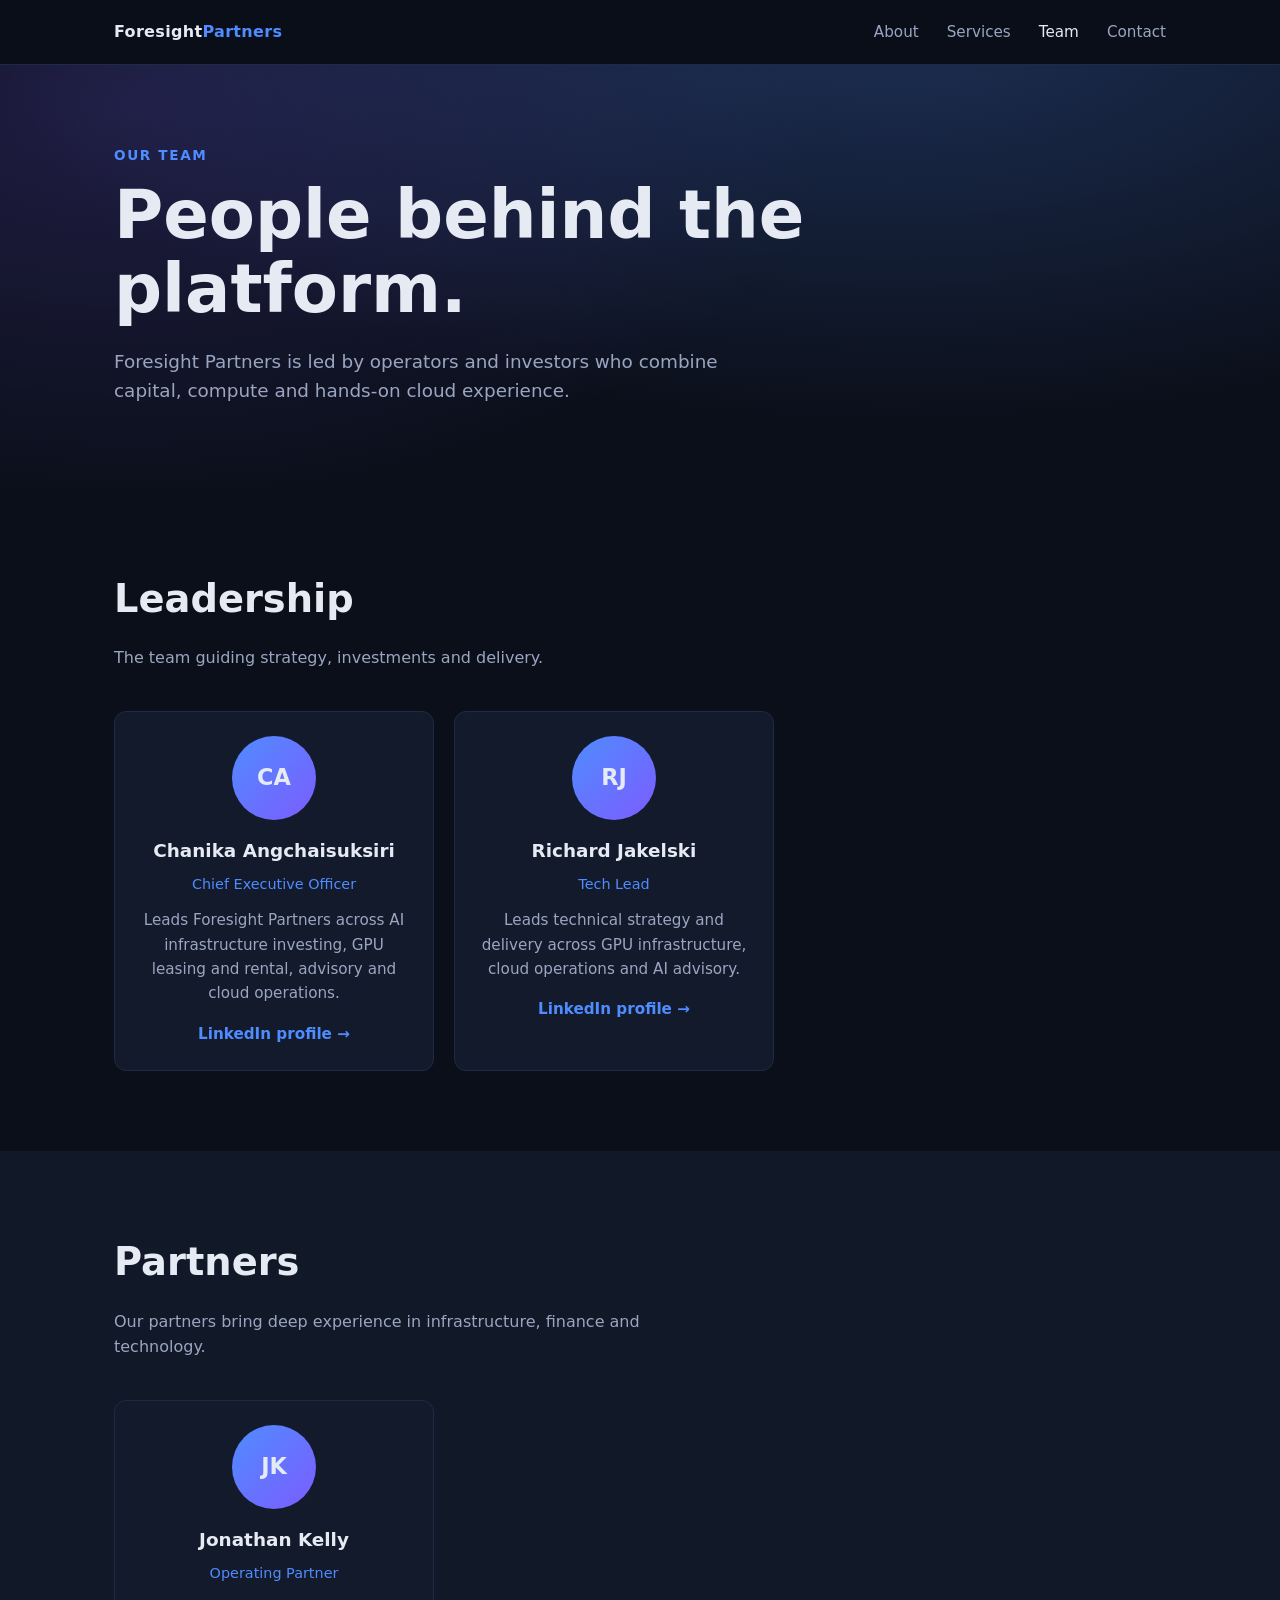
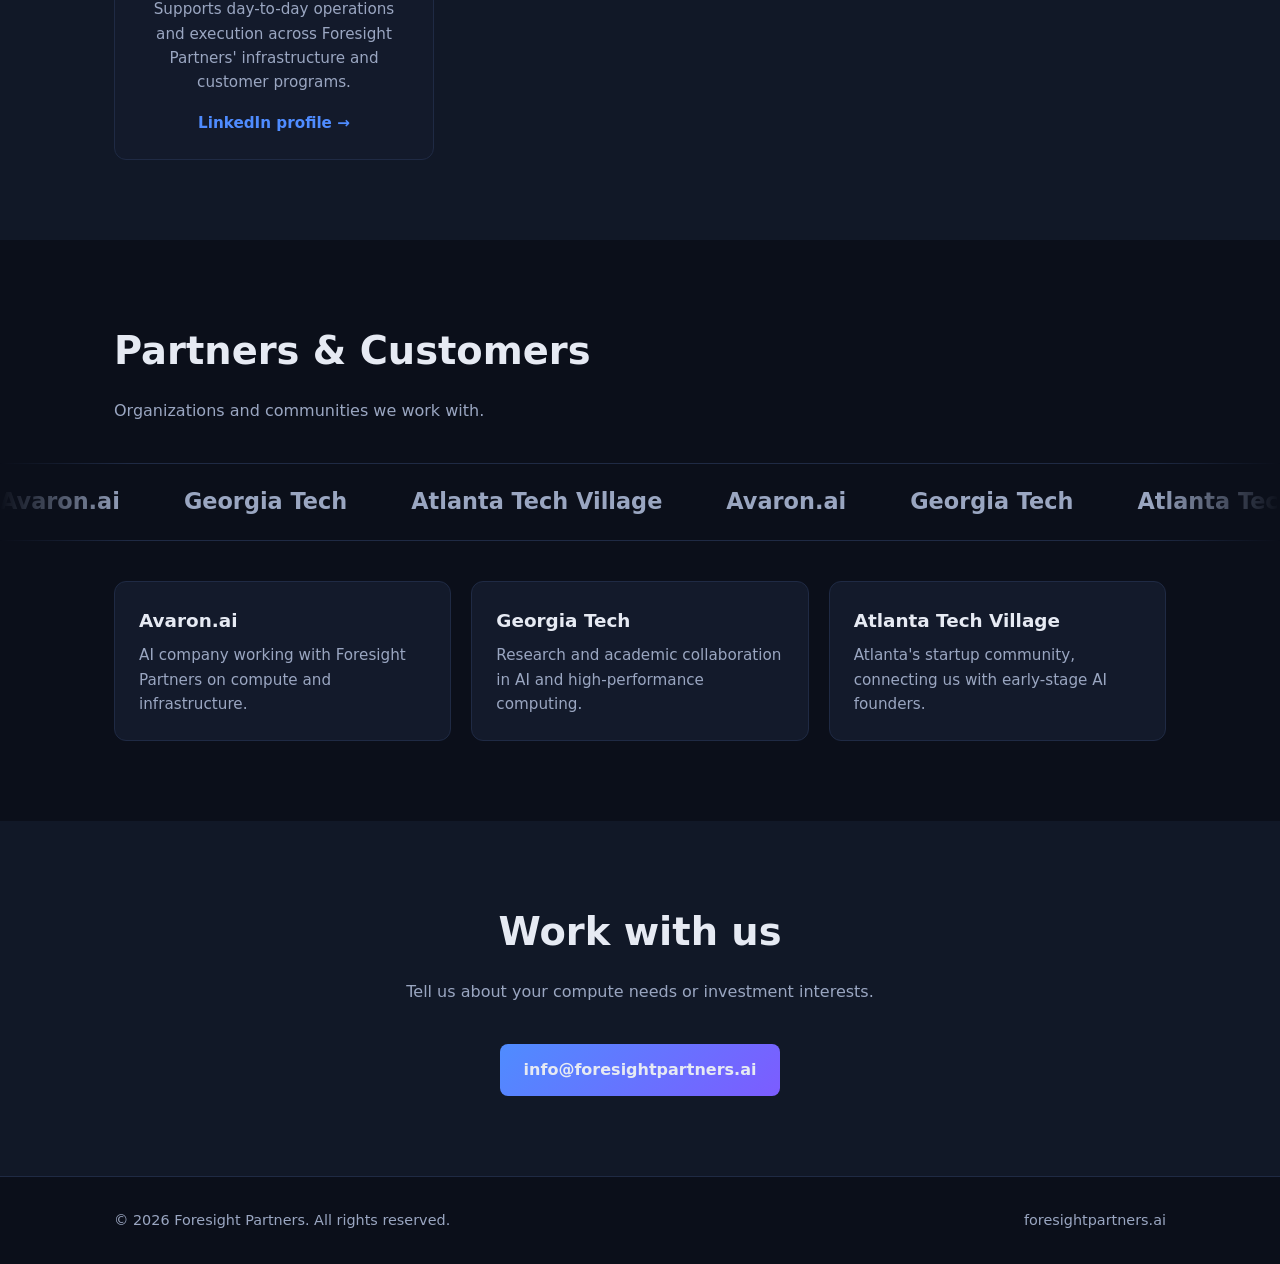
==== team.html @ a5b3e849 "Add tech lead and operating partner" ====
<!doctype html>
<html lang="en">
<head>
  <meta charset="utf-8" />
  <meta name="viewport" content="width=device-width,initial-scale=1" />
  <title>Team | Foresight Partners</title>
  <meta name="description" content="Meet the Foresight Partners leadership team and the partners and customers we work with." />
  <link rel="stylesheet" href="css/style.css" />
</head>
<body>
  <nav class="nav">
    <div class="container">
      <a href="index.html" class="logo">Foresight<span>Partners</span></a>
      <ul>
        <li><a href="index.html#about">About</a></li>
        <li><a href="index.html#services">Services</a></li>
        <li><a href="team.html" aria-current="page">Team</a></li>
        <li><a href="index.html#contact">Contact</a></li>
      </ul>
    </div>
  </nav>

  <header class="hero page-hero">
    <div class="container">
      <div class="eyebrow">Our Team</div>
      <h1>People behind the platform.</h1>
      <p>Foresight Partners is led by operators and investors who combine capital, compute and hands-on cloud experience.</p>
    </div>
  </header>

  <section id="leadership">
    <div class="container">
      <h2>Leadership</h2>
      <p class="lead">The team guiding strategy, investments and delivery.</p>
      <div class="grid team-grid">
        <article class="card person">
          <div class="avatar" aria-hidden="true">CA</div>
          <h3>Chanika Angchaisuksiri</h3>
          <div class="role">Chief Executive Officer</div>
          <p>Leads Foresight Partners across AI infrastructure investing, GPU leasing and rental, advisory and cloud operations.</p>
          <a class="link" href="https://www.linkedin.com/in/chanika-angchaisuksiri-7015844/" target="_blank" rel="noopener noreferrer">LinkedIn profile &rarr;</a>
        </article>
        <article class="card person">
          <div class="avatar" aria-hidden="true">RJ</div>
          <h3>Richard Jakelski</h3>
          <div class="role">Tech Lead</div>
          <p>Leads technical strategy and delivery across GPU infrastructure, cloud operations and AI advisory.</p>
          <a class="link" href="https://www.linkedin.com/in/richardjakelski/" target="_blank" rel="noopener noreferrer">LinkedIn profile &rarr;</a>
        </article>
      </div>
    </div>
  </section>

  <section id="partners-team" class="alt">
    <div class="container">
      <h2>Partners</h2>
      <p class="lead">Our partners bring deep experience in infrastructure, finance and technology.</p>
      <div class="grid team-grid">
        <!-- Copy this card block for each partner -->
        <article class="card person">
          <div class="avatar" aria-hidden="true">JK</div>
          <h3>Jonathan Kelly</h3>
          <div class="role">Operating Partner</div>
          <p>Supports day-to-day operations and execution across Foresight Partners' infrastructure and customer programs.</p>
          <a class="link" href="https://www.linkedin.com/in/jonathan-kelly-22ba32256/" target="_blank" rel="noopener noreferrer">LinkedIn profile &rarr;</a>
        </article>
      </div>
    </div>
  </section>

  <section id="credentials">
    <div class="container">
      <h2>Partners &amp; Customers</h2>
      <p class="lead">Organizations and communities we work with.</p>
    </div>
    <div class="marquee" aria-label="Partners and customers">
      <div class="marquee-track">
        <span>Avaron.ai</span><span>Georgia Tech</span><span>Atlanta Tech Village</span>
        <span>Avaron.ai</span><span>Georgia Tech</span><span>Atlanta Tech Village</span>
        <span>Avaron.ai</span><span>Georgia Tech</span><span>Atlanta Tech Village</span>
        <span>Avaron.ai</span><span>Georgia Tech</span><span>Atlanta Tech Village</span>
      </div>
    </div>
    <div class="container">
      <div class="grid cred-grid">
        <article class="card">
          <h3>Avaron.ai</h3>
          <p>AI company working with Foresight Partners on compute and infrastructure.</p>
        </article>
        <article class="card">
          <h3>Georgia Tech</h3>
          <p>Research and academic collaboration in AI and high-performance computing.</p>
        </article>
        <article class="card">
          <h3>Atlanta Tech Village</h3>
          <p>Atlanta's startup community, connecting us with early-stage AI founders.</p>
        </article>
      </div>
    </div>
  </section>

  <section id="contact" class="contact alt">
    <div class="container">
      <h2>Work with us</h2>
      <p class="lead">Tell us about your compute needs or investment interests.</p>
      <a class="btn primary" href="mailto:info@foresightpartners.ai">info@foresightpartners.ai</a>
    </div>
  </section>

  <footer>
    <div class="container">
      <span>&copy; <span id="year"></span> Foresight Partners. All rights reserved.</span>
      <span>foresightpartners.ai</span>
    </div>
  </footer>

  <script>document.getElementById('year').textContent = new Date().getFullYear();</script>
</body>
</html>
---- css/style.css ----
:root{
  --bg:#0b0f1a;--bg2:#111827;--card:#131a2b;--line:#1f2a44;
  --text:#e6eaf3;--muted:#9aa6c1;--accent:#4f8cff;--accent2:#7c5cff;
}
*{box-sizing:border-box}
html{scroll-behavior:smooth}
body{margin:0;font-family:Inter,system-ui,-apple-system,Segoe UI,Roboto,Arial,sans-serif;background:var(--bg);color:var(--text);line-height:1.6}
a{color:inherit;text-decoration:none}
.container{max-width:1100px;margin:0 auto;padding:0 1.5rem}

/* nav */
.nav{position:sticky;top:0;z-index:10;background:rgba(11,15,26,.85);backdrop-filter:blur(10px);border-bottom:1px solid var(--line)}
.nav .container{display:flex;align-items:center;justify-content:space-between;height:64px}
.logo{font-weight:700;letter-spacing:.02em}
.logo span{color:var(--accent)}
.nav ul{display:flex;gap:1.75rem;list-style:none;margin:0;padding:0}
.nav ul a{color:var(--muted);font-size:.95rem}
.nav ul a:hover{color:var(--text)}

/* buttons */
.btn{display:inline-block;padding:.8rem 1.5rem;border-radius:8px;font-weight:600;border:1px solid var(--line);transition:transform .15s,border-color .15s}
.btn:hover{transform:translateY(-1px);border-color:var(--accent)}
.btn.primary{background:linear-gradient(135deg,var(--accent),var(--accent2));border:0}

/* hero */
.hero{padding:7rem 0 6rem;background:radial-gradient(900px 400px at 70% -10%,rgba(79,140,255,.25),transparent),radial-gradient(700px 400px at 10% 10%,rgba(124,92,255,.18),transparent)}
.eyebrow{color:var(--accent);font-size:.85rem;font-weight:600;letter-spacing:.12em;text-transform:uppercase}
.hero h1{font-size:clamp(2.4rem,6vw,4.2rem);line-height:1.1;margin:.75rem 0 1.25rem;max-width:16ch}
.hero p{color:var(--muted);font-size:1.15rem;max-width:56ch}
.hero .actions{display:flex;gap:1rem;margin-top:2rem;flex-wrap:wrap}

/* sections */
section{padding:5rem 0}
section.alt{background:var(--bg2)}
h2{font-size:clamp(1.8rem,4vw,2.4rem);margin:0 0 .75rem}
.lead{color:var(--muted);max-width:60ch;margin-bottom:2.5rem}
.grid{display:grid;gap:1.25rem;grid-template-columns:repeat(auto-fit,minmax(240px,1fr))}
.card{background:var(--card);border:1px solid var(--line);border-radius:12px;padding:1.5rem;transition:border-color .2s,transform .2s}
.card:hover{border-color:var(--accent);transform:translateY(-3px)}
.card h3{margin:0 0 .5rem;font-size:1.15rem}
.card p{margin:0;color:var(--muted);font-size:.95rem}
.icon{font-size:1.6rem;margin-bottom:.75rem}

/* team page */
.nav ul a[aria-current="page"]{color:var(--text)}
.page-hero{padding:5rem 0 4rem}
.team-grid{grid-template-columns:repeat(auto-fit,minmax(260px,320px))}
.person{text-align:center}
.avatar{width:84px;height:84px;margin:0 auto 1rem;border-radius:50%;display:grid;place-items:center;font-weight:700;font-size:1.4rem;background:linear-gradient(135deg,var(--accent),var(--accent2))}
.role{color:var(--accent);font-size:.9rem;margin-bottom:.75rem}
.link{color:var(--accent);font-weight:600;font-size:.95rem}
.person .link{display:inline-block;margin-top:1rem}
.link:hover{text-decoration:underline}
.cred-grid{margin-top:2.5rem}

/* scrolling credentials strip */
.marquee{overflow:hidden;border-block:1px solid var(--line);padding:1.25rem 0;margin-top:1rem;mask-image:linear-gradient(90deg,transparent,#000 10%,#000 90%,transparent)}
.marquee-track{display:flex;width:max-content;animation:scroll 30s linear infinite}
.marquee-track span{margin-right:4rem;font-size:1.4rem;font-weight:700;color:var(--muted);white-space:nowrap}
.marquee:hover .marquee-track{animation-play-state:paused}
@keyframes scroll{to{transform:translateX(-50%)}}
@media(prefers-reduced-motion:reduce){.marquee-track{animation:none}}

/* contact + footer */
.contact{text-align:center}
.contact .lead{margin-inline:auto}
footer{border-top:1px solid var(--line);padding:2rem 0;color:var(--muted);font-size:.9rem}
footer .container{display:flex;justify-content:space-between;flex-wrap:wrap;gap:.5rem}

@media(max-width:640px){.nav ul{display:none}.hero{padding:4.5rem 0 4rem}}
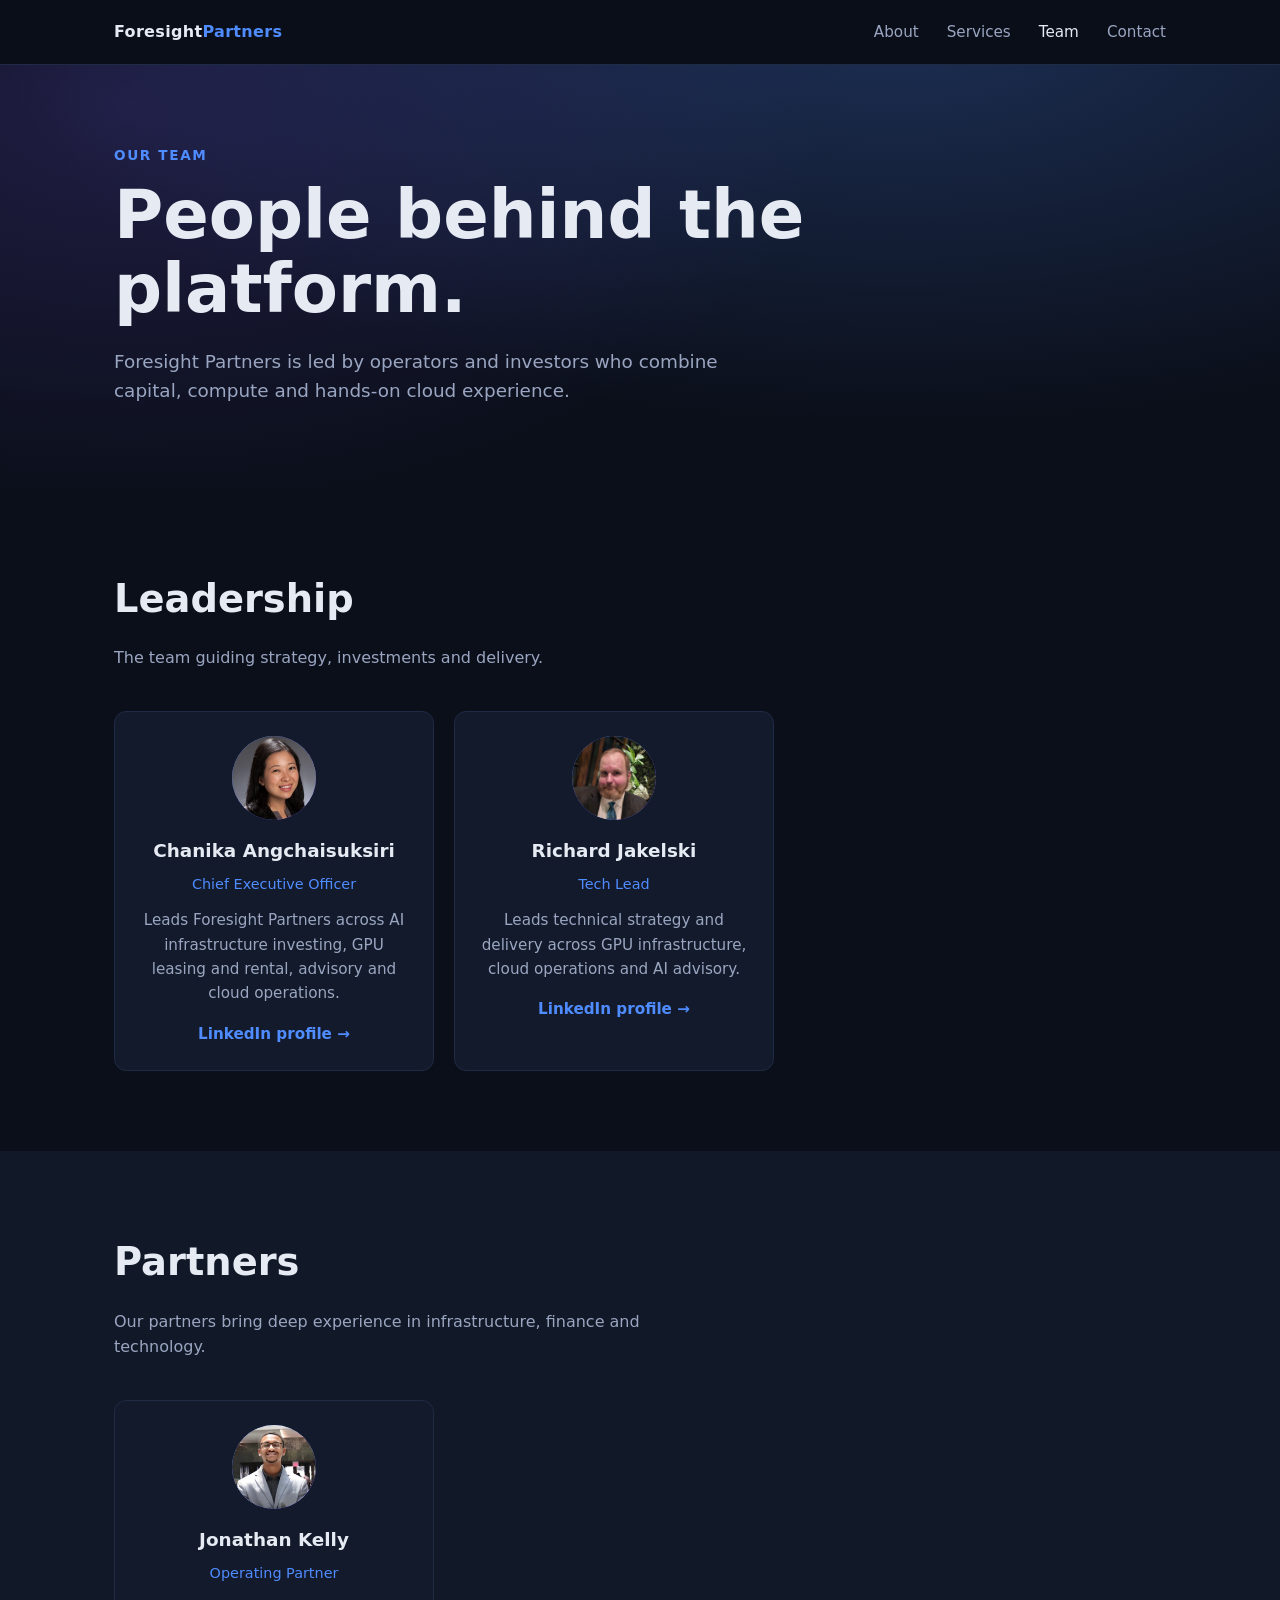
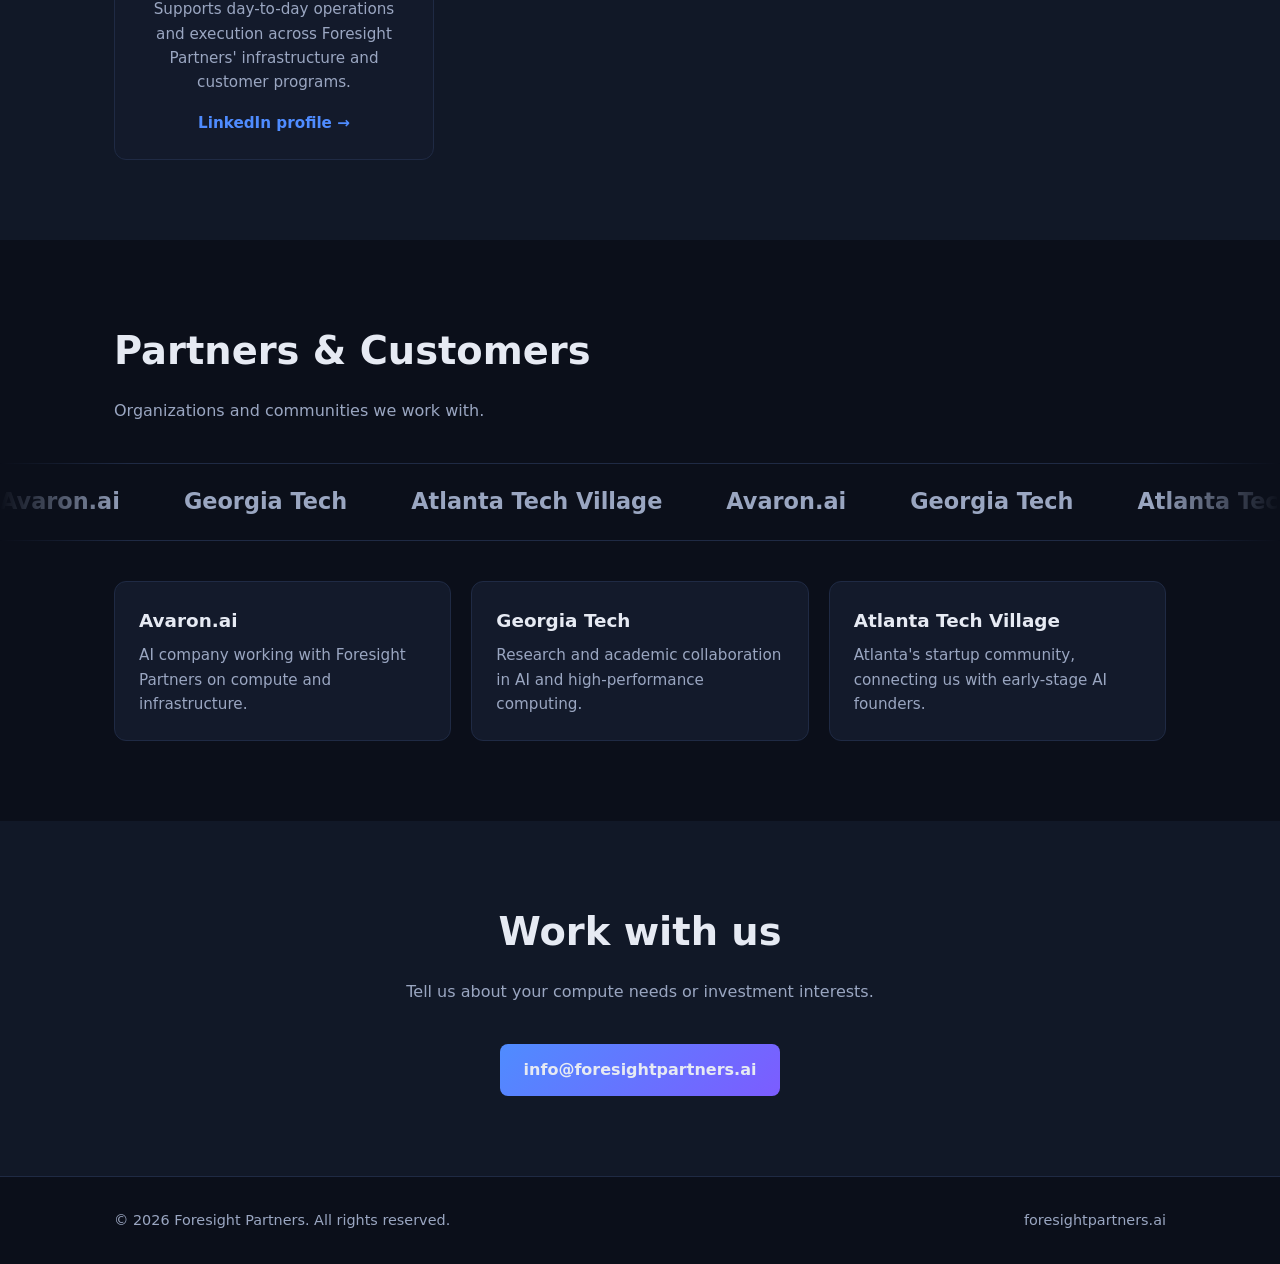
==== commit e57cfd31: "Add team headshots" ====
--- a/team.html
+++ b/team.html
@@ -34,14 +34,14 @@
       <p class="lead">The team guiding strategy, investments and delivery.</p>
       <div class="grid team-grid">
         <article class="card person">
-          <div class="avatar" aria-hidden="true">CA</div>
+          <div class="avatar" aria-hidden="true">CA<img src="images/chanika.jpeg" alt="Chanika Angchaisuksiri" onerror="this.remove()" /></div>
           <h3>Chanika Angchaisuksiri</h3>
           <div class="role">Chief Executive Officer</div>
           <p>Leads Foresight Partners across AI infrastructure investing, GPU leasing and rental, advisory and cloud operations.</p>
           <a class="link" href="https://www.linkedin.com/in/chanika-angchaisuksiri-7015844/" target="_blank" rel="noopener noreferrer">LinkedIn profile &rarr;</a>
         </article>
         <article class="card person">
-          <div class="avatar" aria-hidden="true">RJ</div>
+          <div class="avatar" aria-hidden="true">RJ<img src="images/richard.jpeg" alt="Richard Jakelski" onerror="this.remove()" /></div>
           <h3>Richard Jakelski</h3>
           <div class="role">Tech Lead</div>
           <p>Leads technical strategy and delivery across GPU infrastructure, cloud operations and AI advisory.</p>
@@ -58,7 +58,7 @@
       <div class="grid team-grid">
         <!-- Copy this card block for each partner -->
         <article class="card person">
-          <div class="avatar" aria-hidden="true">JK</div>
+          <div class="avatar" aria-hidden="true">JK<img src="images/jonathan.jpeg" alt="Jonathan Kelly" onerror="this.remove()" /></div>
           <h3>Jonathan Kelly</h3>
           <div class="role">Operating Partner</div>
           <p>Supports day-to-day operations and execution across Foresight Partners' infrastructure and customer programs.</p>
--- a/css/style.css
+++ b/css/style.css
@@ -46,7 +46,8 @@
 .page-hero{padding:5rem 0 4rem}
 .team-grid{grid-template-columns:repeat(auto-fit,minmax(260px,320px))}
 .person{text-align:center}
-.avatar{width:84px;height:84px;margin:0 auto 1rem;border-radius:50%;display:grid;place-items:center;font-weight:700;font-size:1.4rem;background:linear-gradient(135deg,var(--accent),var(--accent2))}
+.avatar{position:relative;overflow:hidden;width:84px;height:84px;margin:0 auto 1rem;border-radius:50%;display:grid;place-items:center;font-weight:700;font-size:1.4rem;background:linear-gradient(135deg,var(--accent),var(--accent2))}
+.avatar img{position:absolute;inset:0;width:100%;height:100%;object-fit:cover}
 .role{color:var(--accent);font-size:.9rem;margin-bottom:.75rem}
 .link{color:var(--accent);font-weight:600;font-size:.95rem}
 .person .link{display:inline-block;margin-top:1rem}
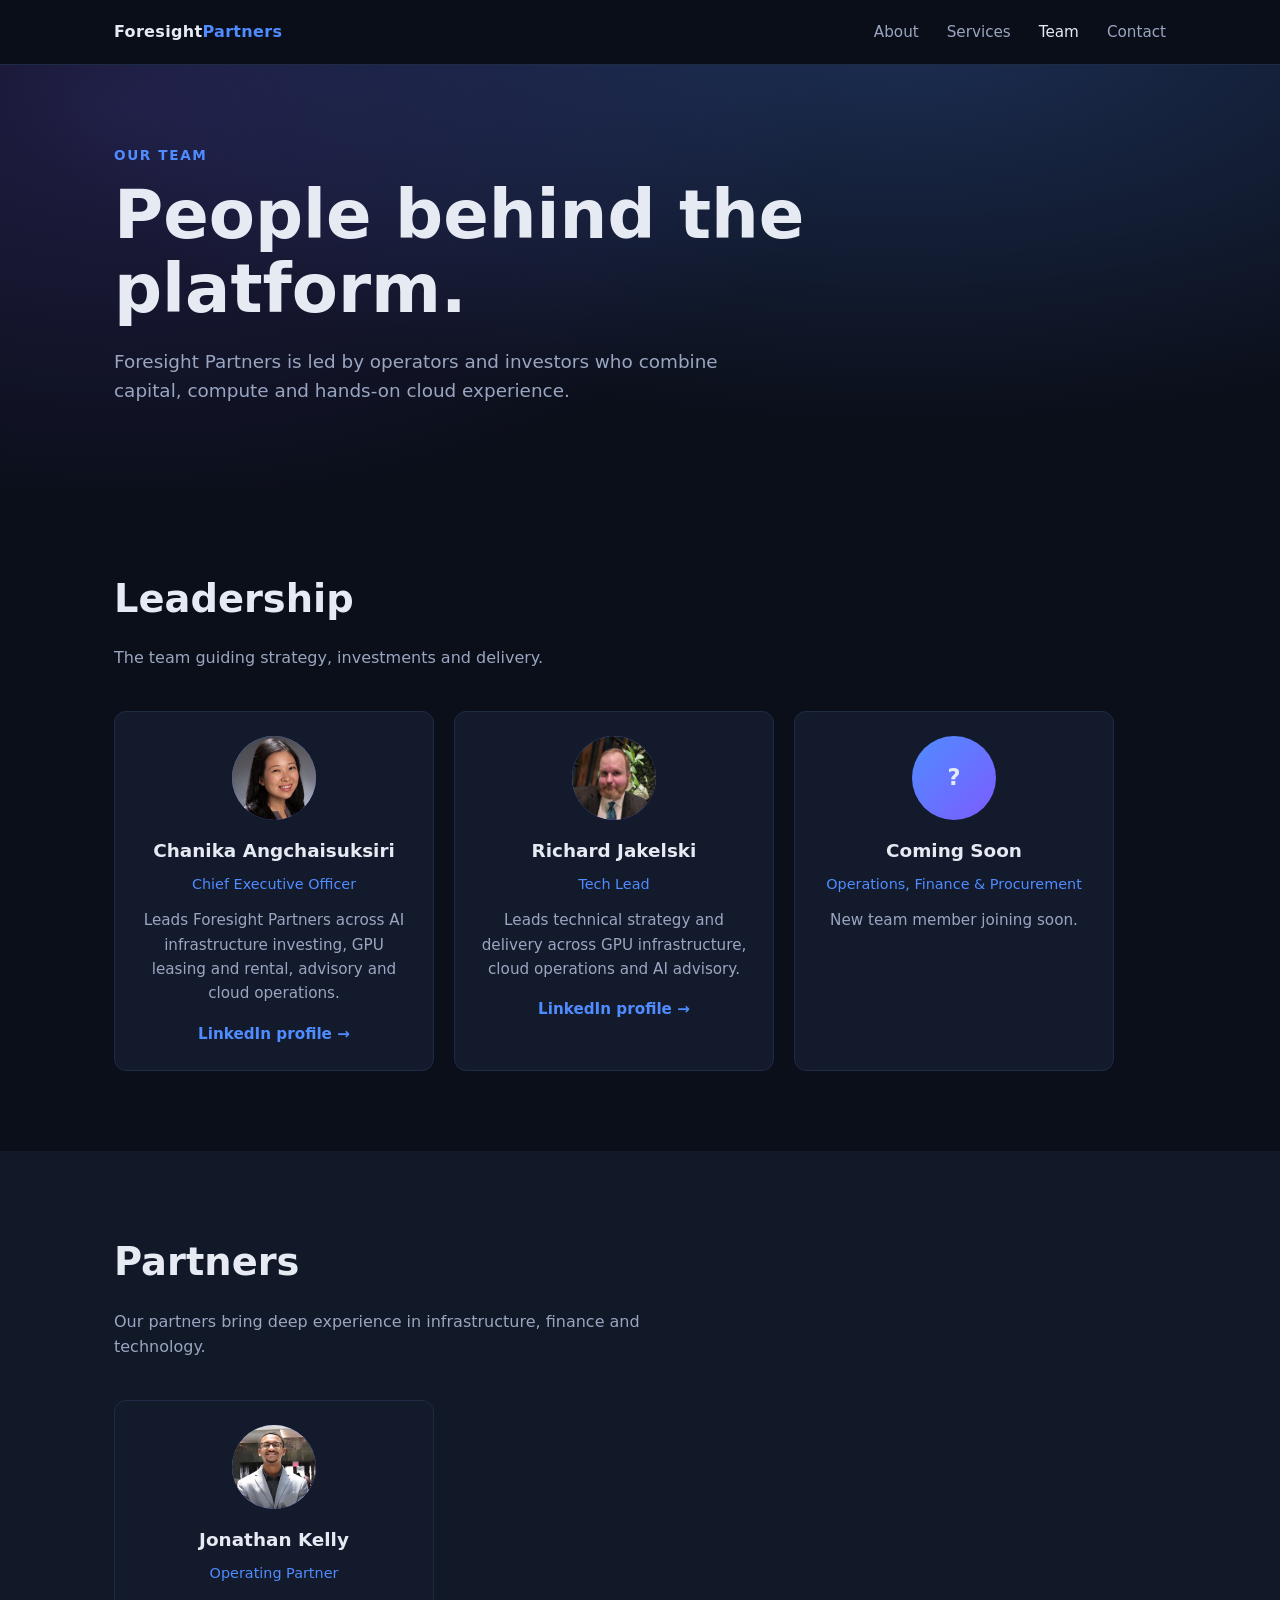
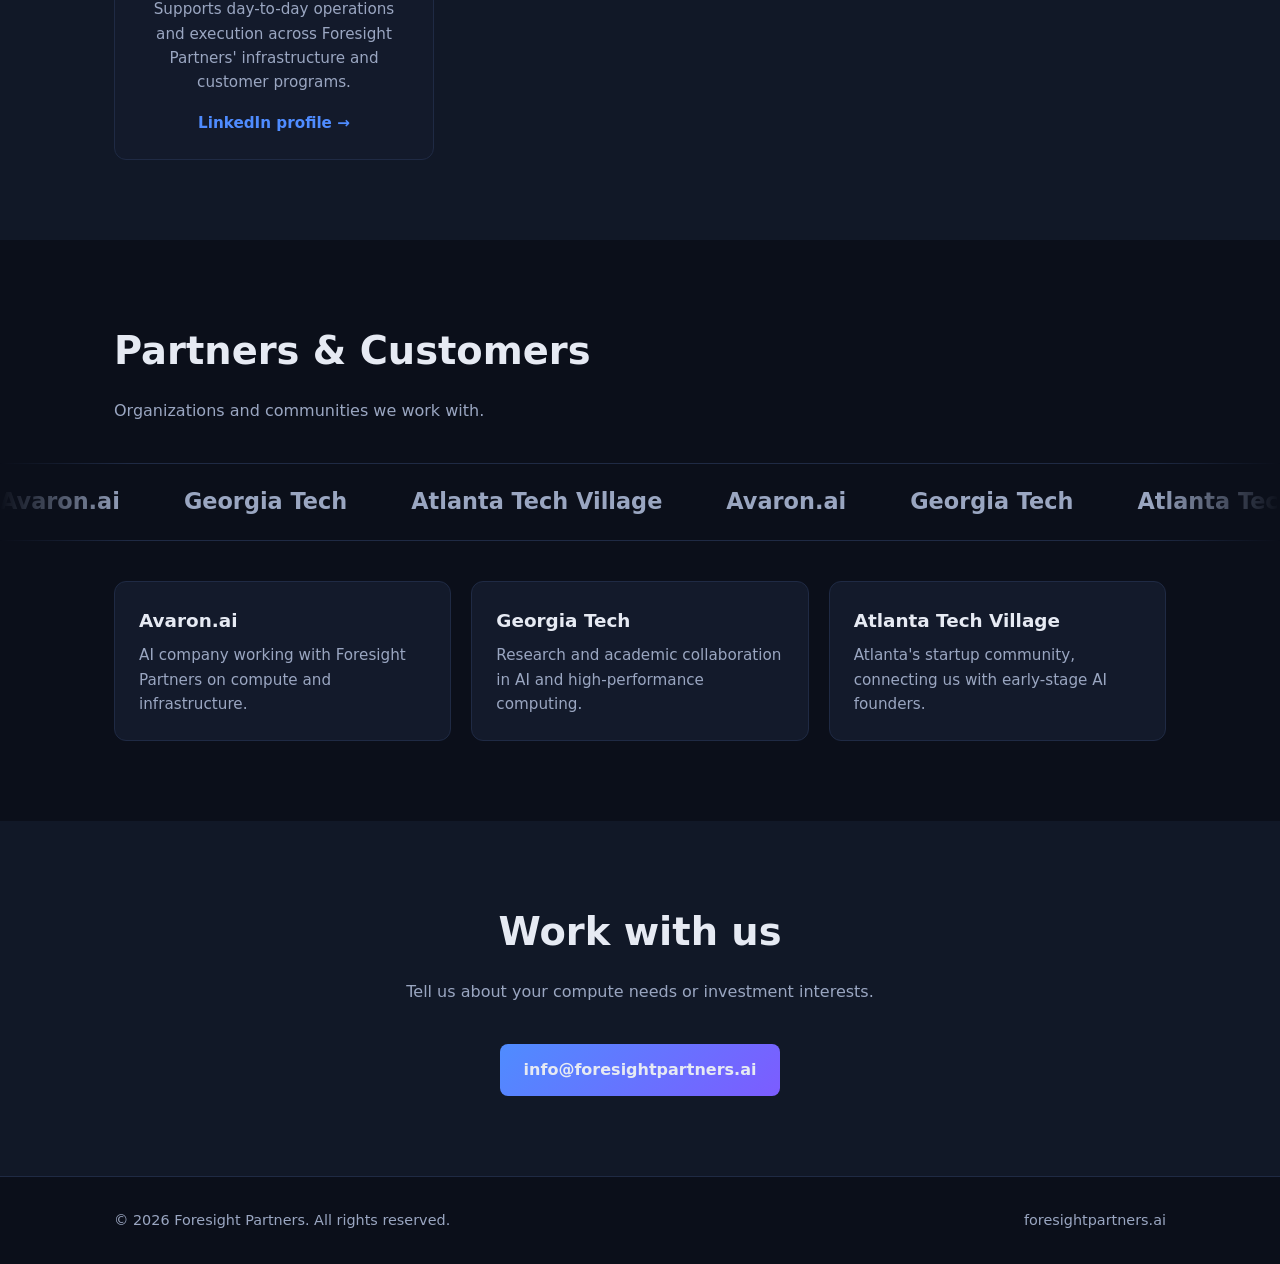
==== commit 515e7445: "Add upcoming operations team member placeholder" ====
--- a/team.html
+++ b/team.html
@@ -46,6 +46,12 @@
           <div class="role">Tech Lead</div>
           <p>Leads technical strategy and delivery across GPU infrastructure, cloud operations and AI advisory.</p>
           <a class="link" href="https://www.linkedin.com/in/richardjakelski/" target="_blank" rel="noopener noreferrer">LinkedIn profile &rarr;</a>
+        </article>
+        <article class="card person">
+          <div class="avatar" aria-hidden="true">?</div>
+          <h3>Coming Soon</h3>
+          <div class="role">Operations, Finance &amp; Procurement</div>
+          <p>New team member joining soon.</p>
         </article>
       </div>
     </div>
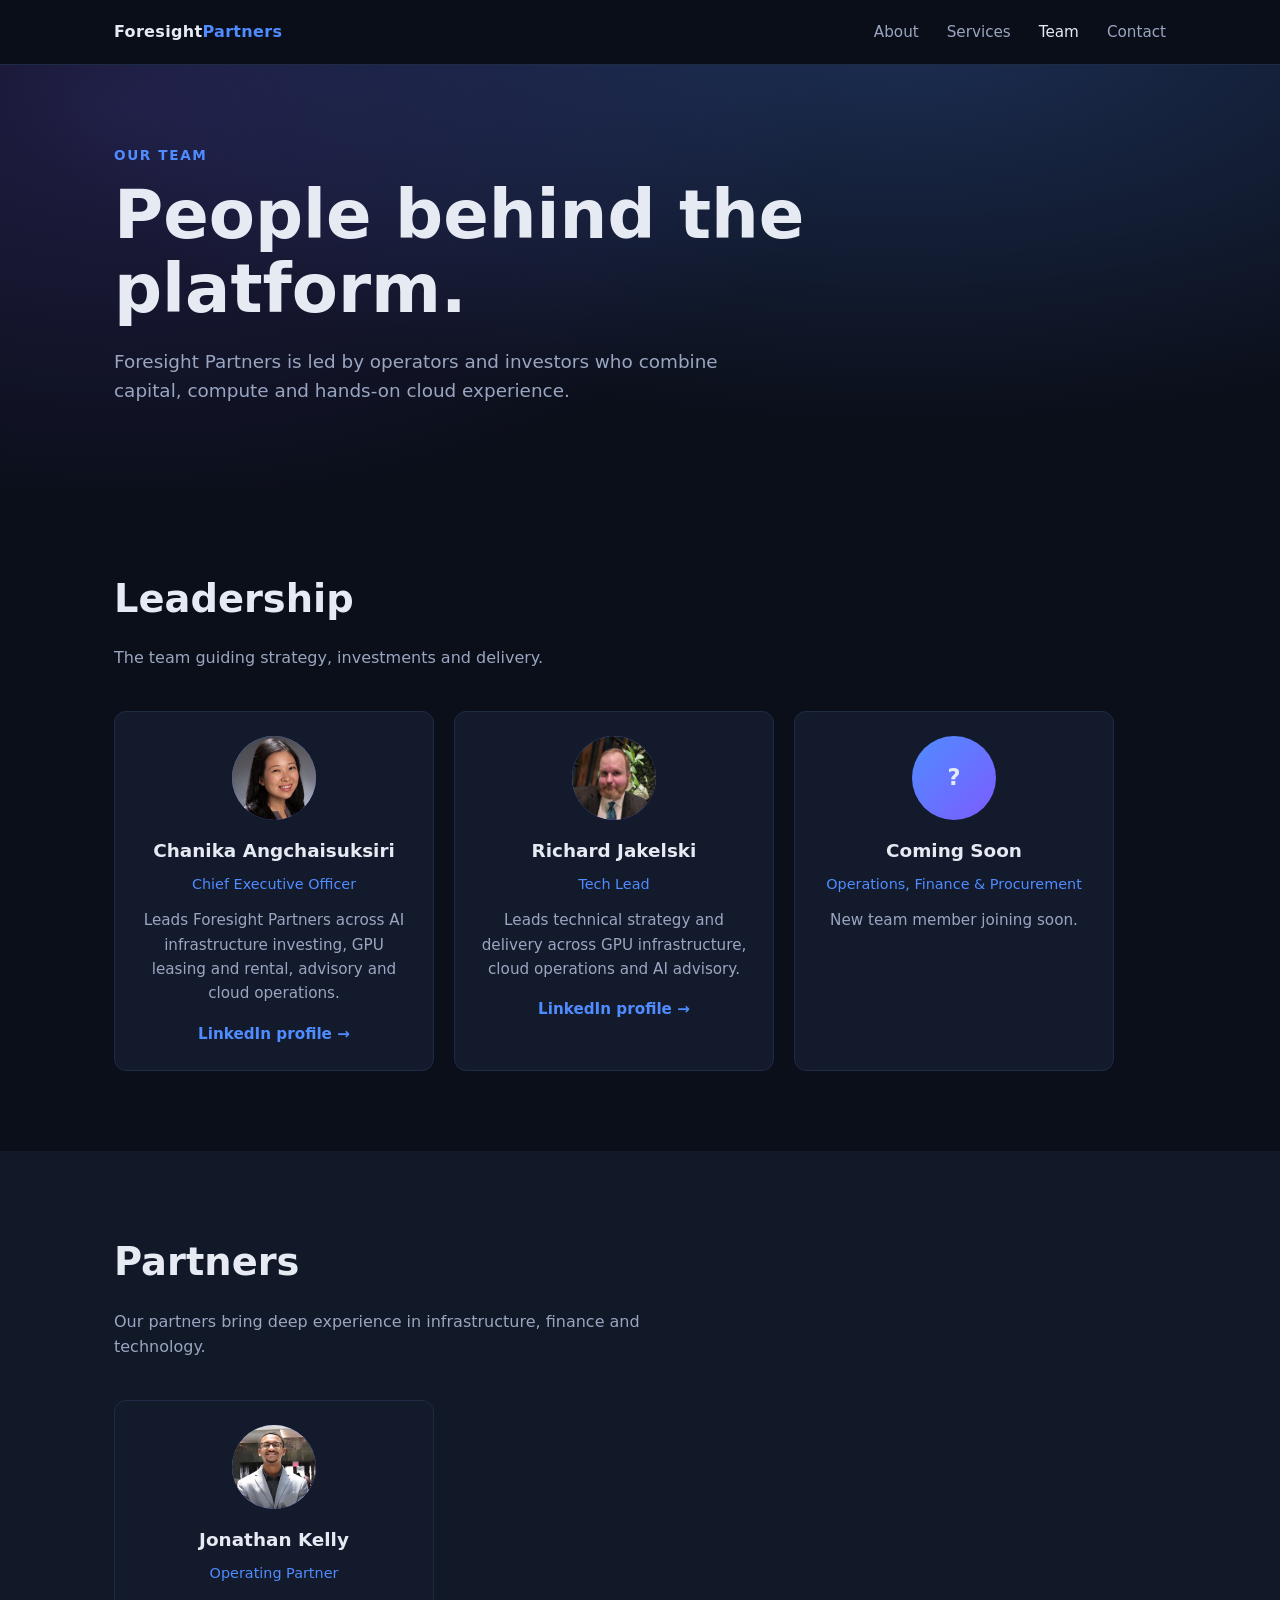
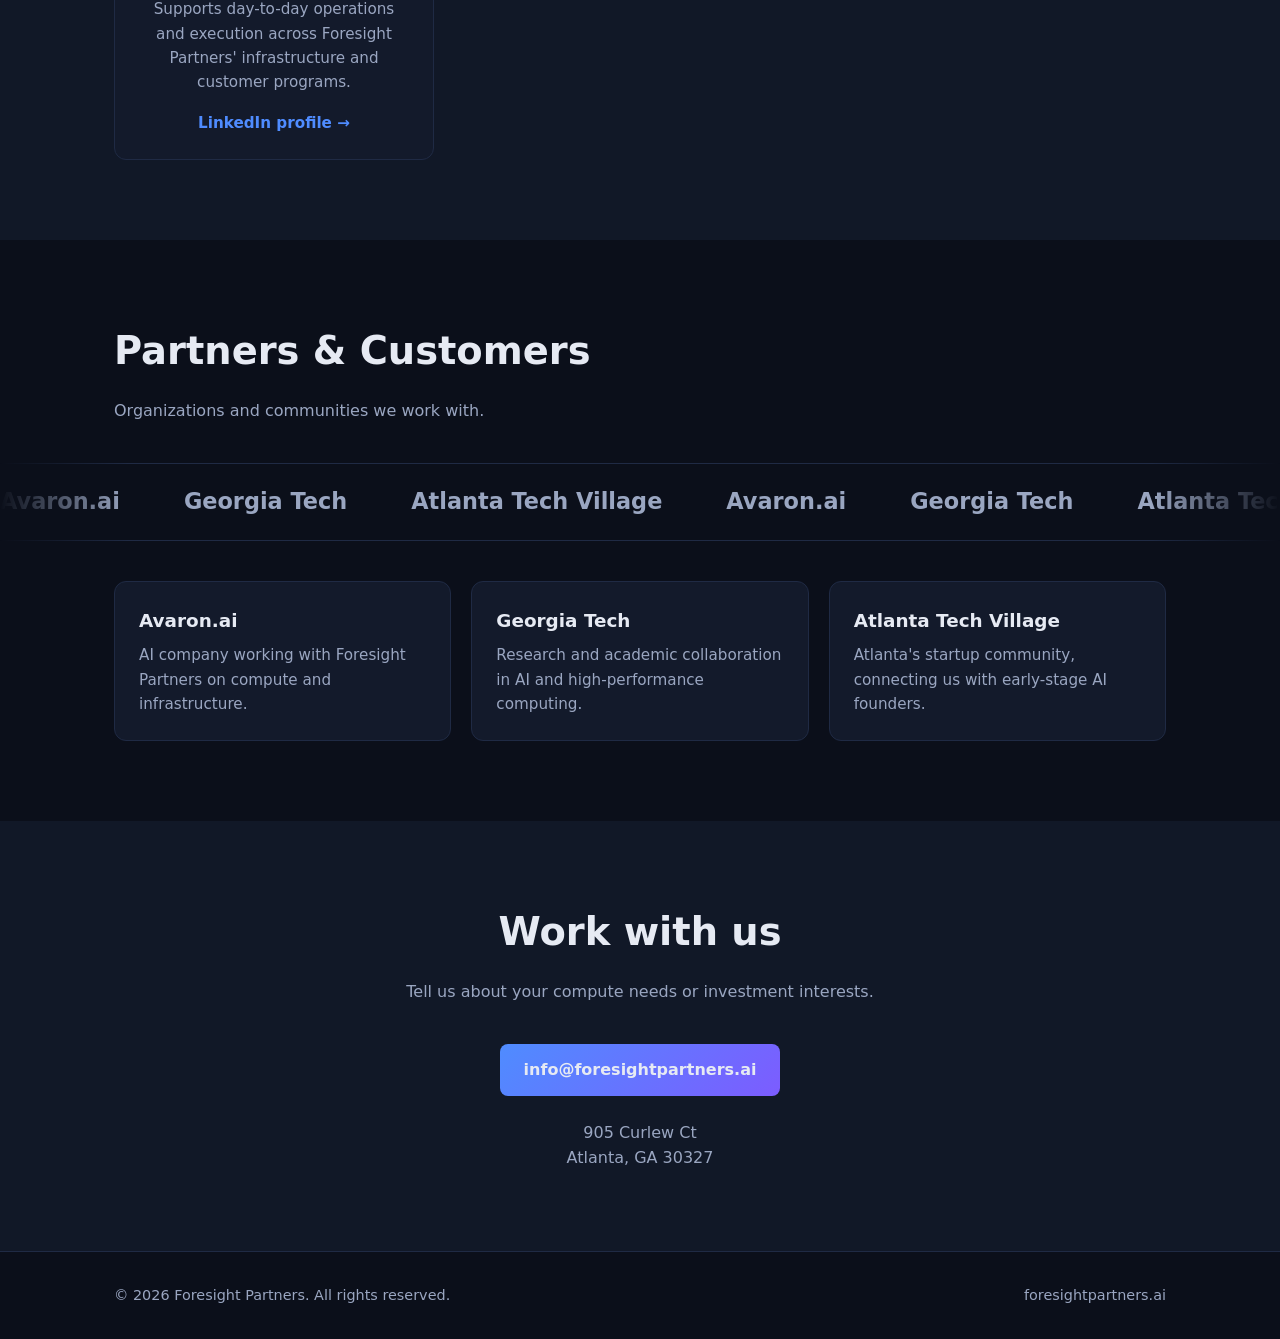
==== commit d3c3eb6c: "Add contact address" ====
--- a/team.html
+++ b/team.html
@@ -110,6 +110,7 @@
       <h2>Work with us</h2>
       <p class="lead">Tell us about your compute needs or investment interests.</p>
       <a class="btn primary" href="mailto:info@foresightpartners.ai">info@foresightpartners.ai</a>
+      <address class="address">905 Curlew Ct<br />Atlanta, GA 30327</address>
     </div>
   </section>
 
--- a/css/style.css
+++ b/css/style.css
@@ -65,6 +65,7 @@
 /* contact + footer */
 .contact{text-align:center}
 .contact .lead{margin-inline:auto}
+.address{margin-top:1.5rem;font-style:normal;color:var(--muted)}
 footer{border-top:1px solid var(--line);padding:2rem 0;color:var(--muted);font-size:.9rem}
 footer .container{display:flex;justify-content:space-between;flex-wrap:wrap;gap:.5rem}
 
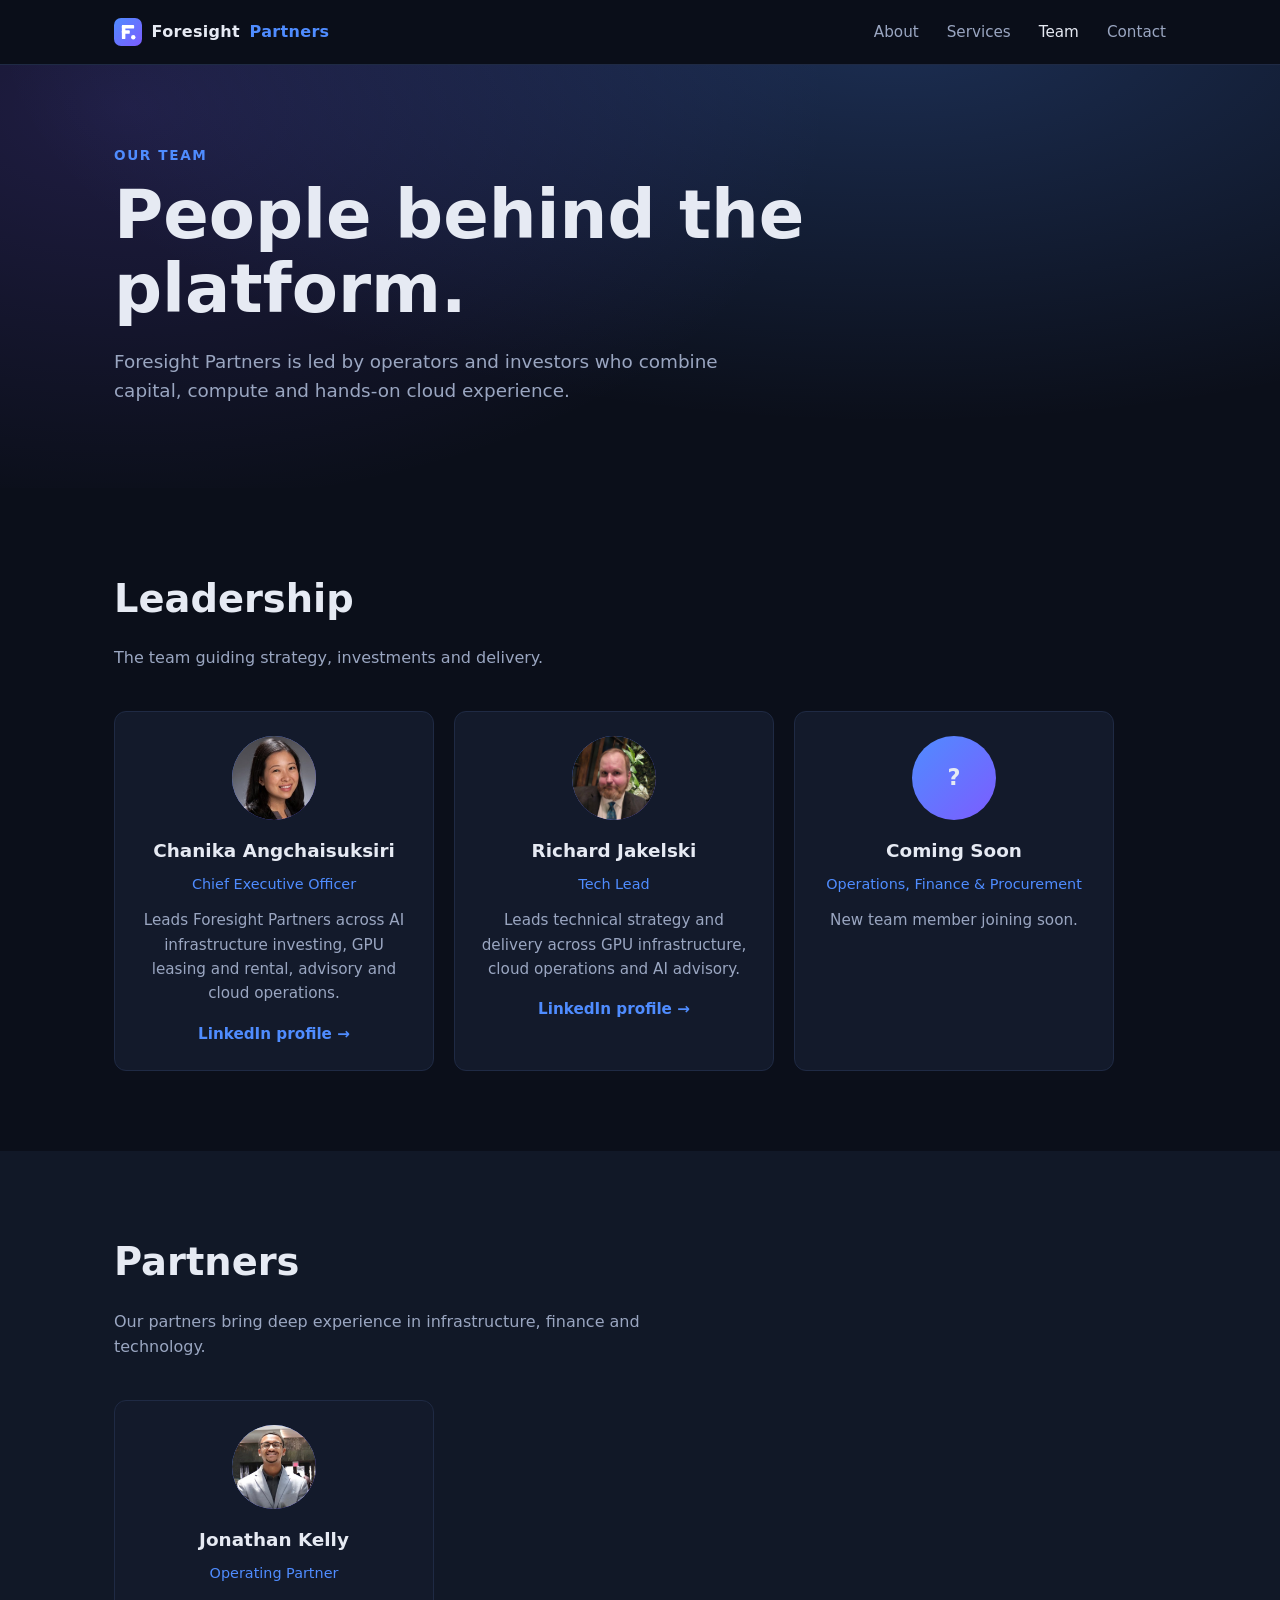
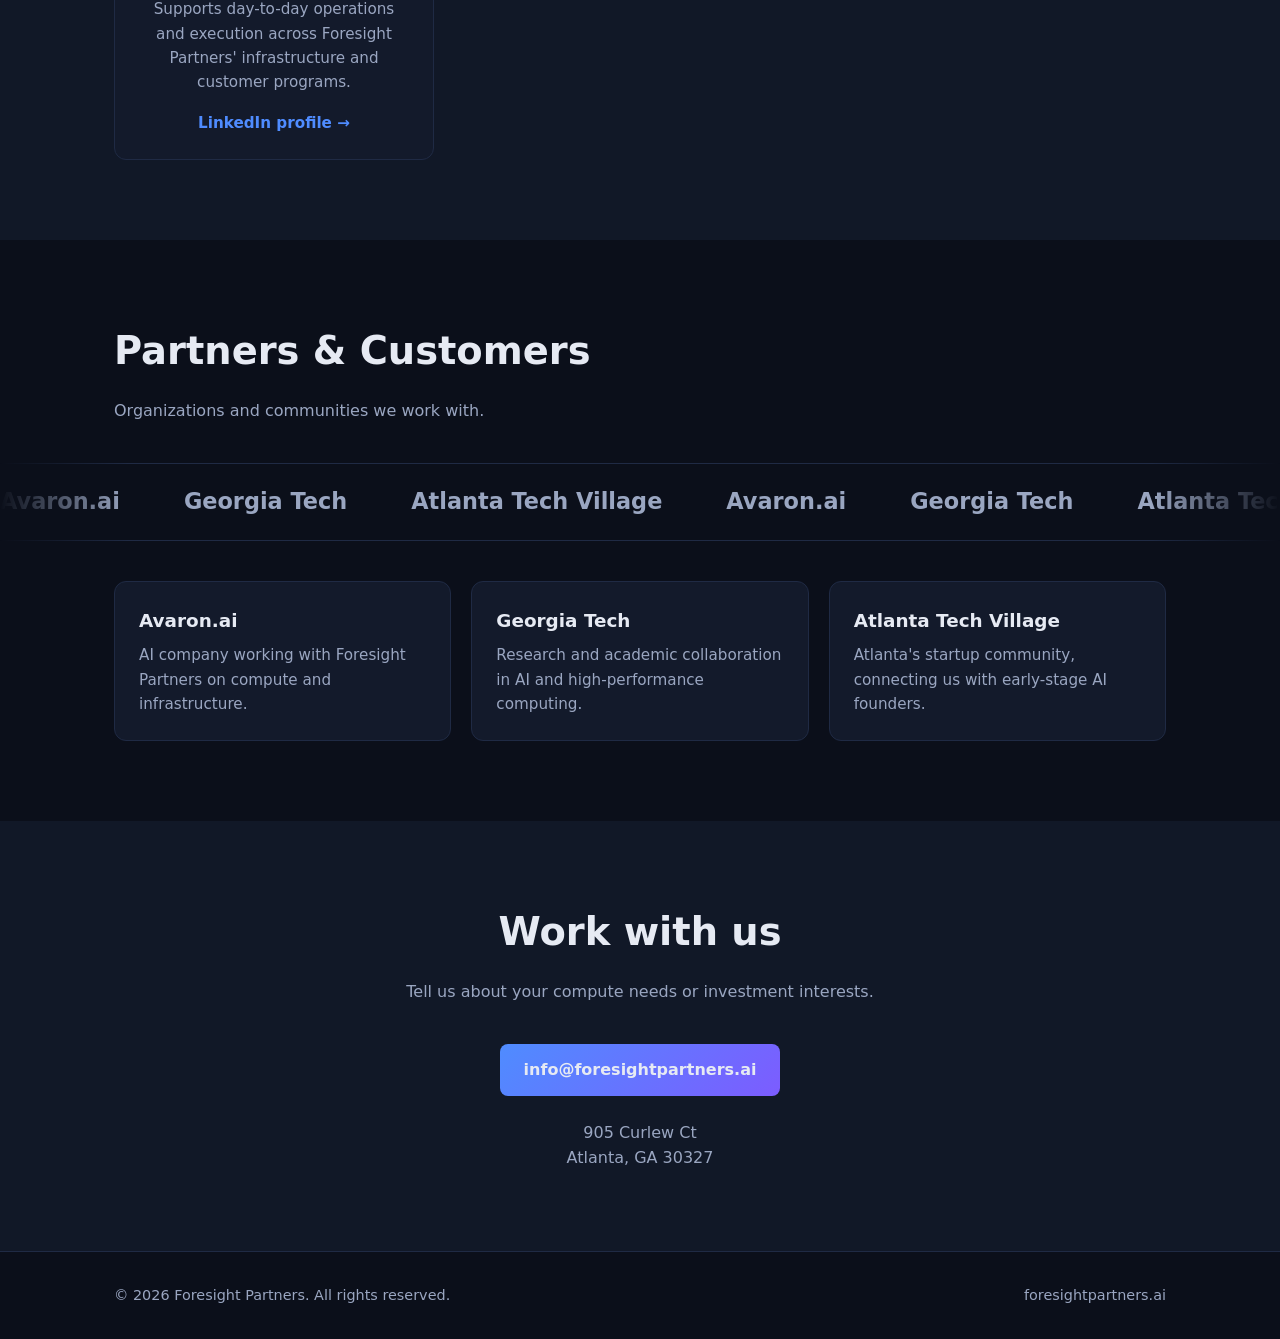
==== commit 0300d979: "Add logo mark" ====
--- a/team.html
+++ b/team.html
@@ -10,7 +10,7 @@
 <body>
   <nav class="nav">
     <div class="container">
-      <a href="index.html" class="logo">Foresight<span>Partners</span></a>
+      <a href="index.html" class="logo"><img src="images/logo-mark.svg" alt="" width="28" height="28" />Foresight<span>Partners</span></a>
       <ul>
         <li><a href="index.html#about">About</a></li>
         <li><a href="index.html#services">Services</a></li>
--- a/css/style.css
+++ b/css/style.css
@@ -11,7 +11,7 @@
 /* nav */
 .nav{position:sticky;top:0;z-index:10;background:rgba(11,15,26,.85);backdrop-filter:blur(10px);border-bottom:1px solid var(--line)}
 .nav .container{display:flex;align-items:center;justify-content:space-between;height:64px}
-.logo{font-weight:700;letter-spacing:.02em}
+.logo{display:flex;align-items:center;gap:.6rem;font-weight:700;letter-spacing:.02em}
 .logo span{color:var(--accent)}
 .nav ul{display:flex;gap:1.75rem;list-style:none;margin:0;padding:0}
 .nav ul a{color:var(--muted);font-size:.95rem}
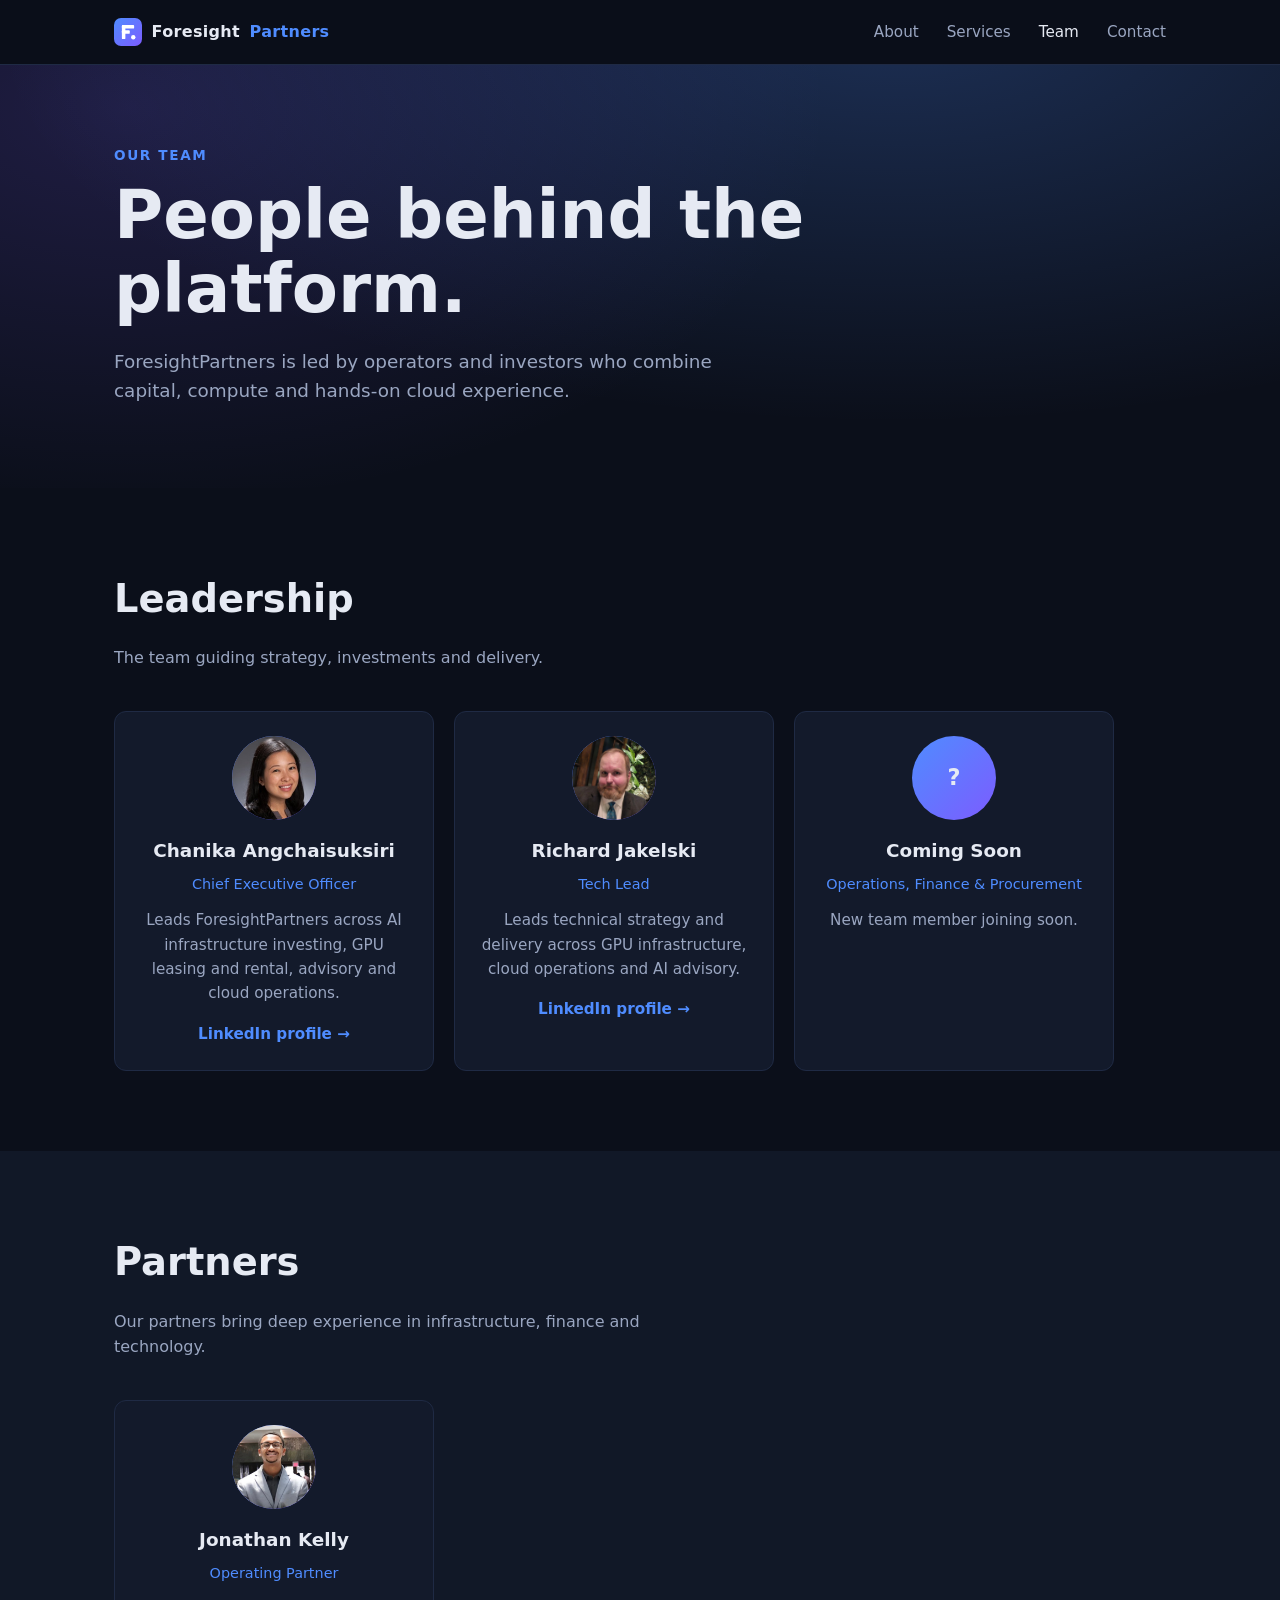
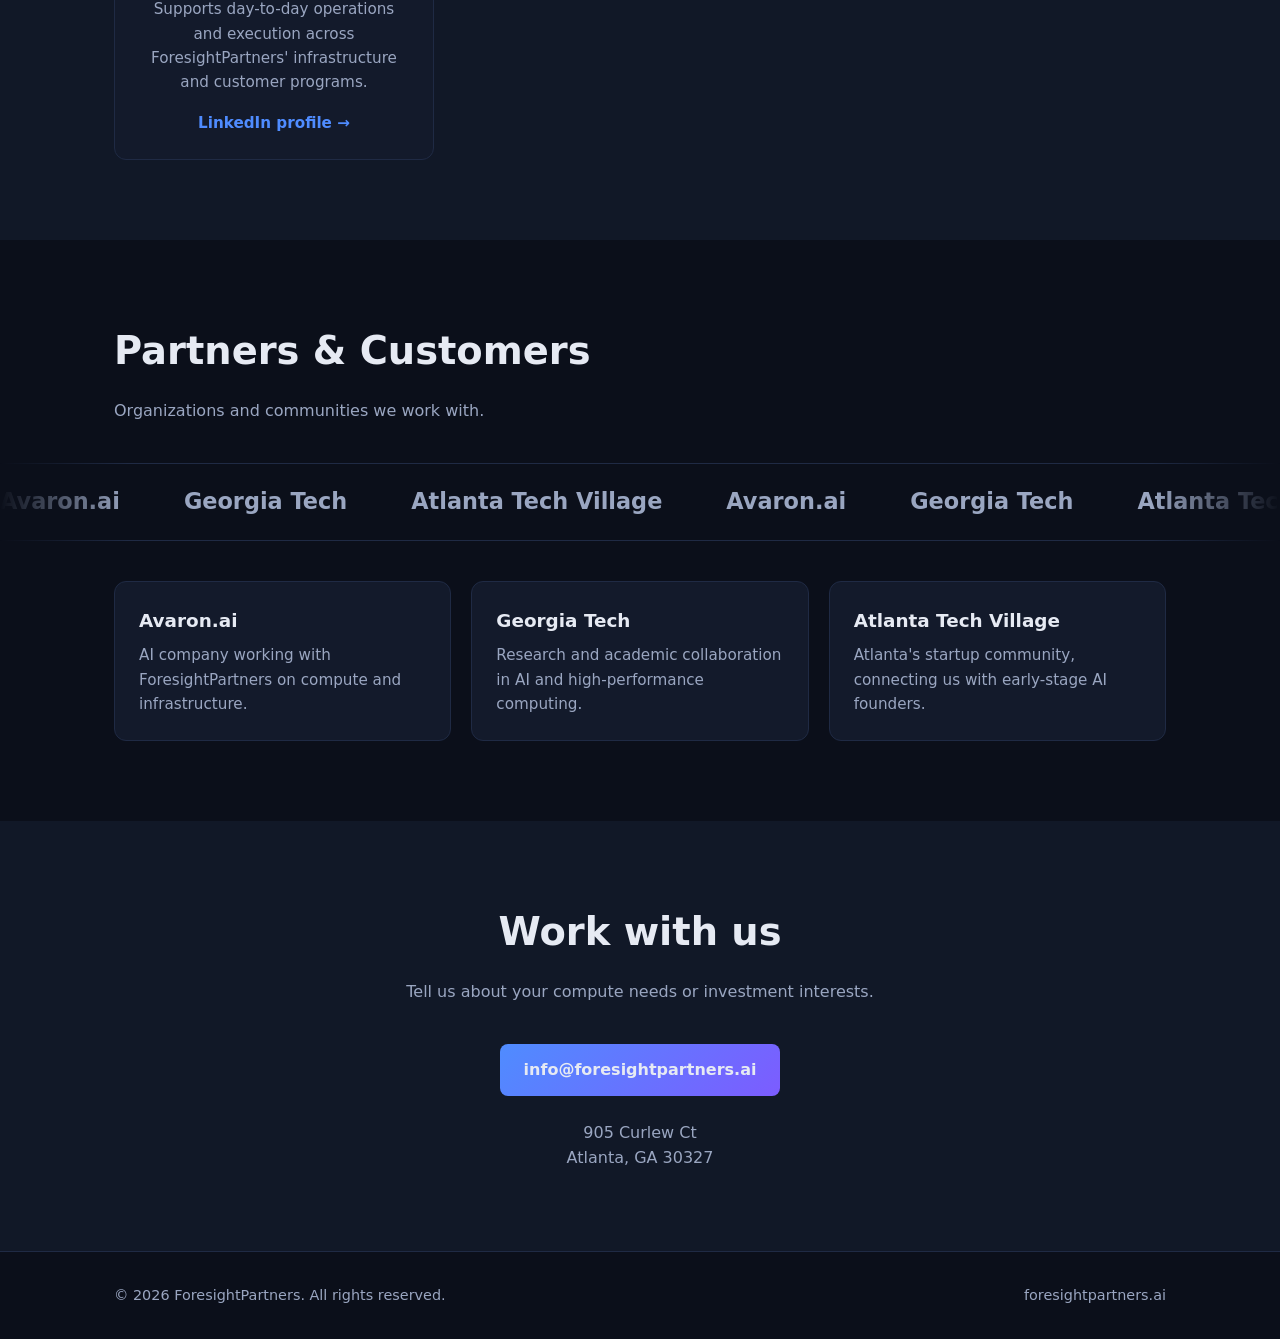
==== commit 6e0ab682: "Use ForesightPartners as one word" ====
--- a/team.html
+++ b/team.html
@@ -3,8 +3,8 @@
 <head>
   <meta charset="utf-8" />
   <meta name="viewport" content="width=device-width,initial-scale=1" />
-  <title>Team | Foresight Partners</title>
-  <meta name="description" content="Meet the Foresight Partners leadership team and the partners and customers we work with." />
+  <title>Team | ForesightPartners</title>
+  <meta name="description" content="Meet the ForesightPartners leadership team and the partners and customers we work with." />
   <link rel="stylesheet" href="css/style.css" />
 </head>
 <body>
@@ -24,7 +24,7 @@
     <div class="container">
       <div class="eyebrow">Our Team</div>
       <h1>People behind the platform.</h1>
-      <p>Foresight Partners is led by operators and investors who combine capital, compute and hands-on cloud experience.</p>
+      <p>ForesightPartners is led by operators and investors who combine capital, compute and hands-on cloud experience.</p>
     </div>
   </header>
 
@@ -37,7 +37,7 @@
           <div class="avatar" aria-hidden="true">CA<img src="images/chanika.jpeg" alt="Chanika Angchaisuksiri" onerror="this.remove()" /></div>
           <h3>Chanika Angchaisuksiri</h3>
           <div class="role">Chief Executive Officer</div>
-          <p>Leads Foresight Partners across AI infrastructure investing, GPU leasing and rental, advisory and cloud operations.</p>
+          <p>Leads ForesightPartners across AI infrastructure investing, GPU leasing and rental, advisory and cloud operations.</p>
           <a class="link" href="https://www.linkedin.com/in/chanika-angchaisuksiri-7015844/" target="_blank" rel="noopener noreferrer">LinkedIn profile &rarr;</a>
         </article>
         <article class="card person">
@@ -67,7 +67,7 @@
           <div class="avatar" aria-hidden="true">JK<img src="images/jonathan.jpeg" alt="Jonathan Kelly" onerror="this.remove()" /></div>
           <h3>Jonathan Kelly</h3>
           <div class="role">Operating Partner</div>
-          <p>Supports day-to-day operations and execution across Foresight Partners' infrastructure and customer programs.</p>
+          <p>Supports day-to-day operations and execution across ForesightPartners' infrastructure and customer programs.</p>
           <a class="link" href="https://www.linkedin.com/in/jonathan-kelly-22ba32256/" target="_blank" rel="noopener noreferrer">LinkedIn profile &rarr;</a>
         </article>
       </div>
@@ -91,7 +91,7 @@
       <div class="grid cred-grid">
         <article class="card">
           <h3>Avaron.ai</h3>
-          <p>AI company working with Foresight Partners on compute and infrastructure.</p>
+          <p>AI company working with ForesightPartners on compute and infrastructure.</p>
         </article>
         <article class="card">
           <h3>Georgia Tech</h3>
@@ -116,7 +116,7 @@
 
   <footer>
     <div class="container">
-      <span>&copy; <span id="year"></span> Foresight Partners. All rights reserved.</span>
+      <span>&copy; <span id="year"></span> ForesightPartners. All rights reserved.</span>
       <span>foresightpartners.ai</span>
     </div>
   </footer>
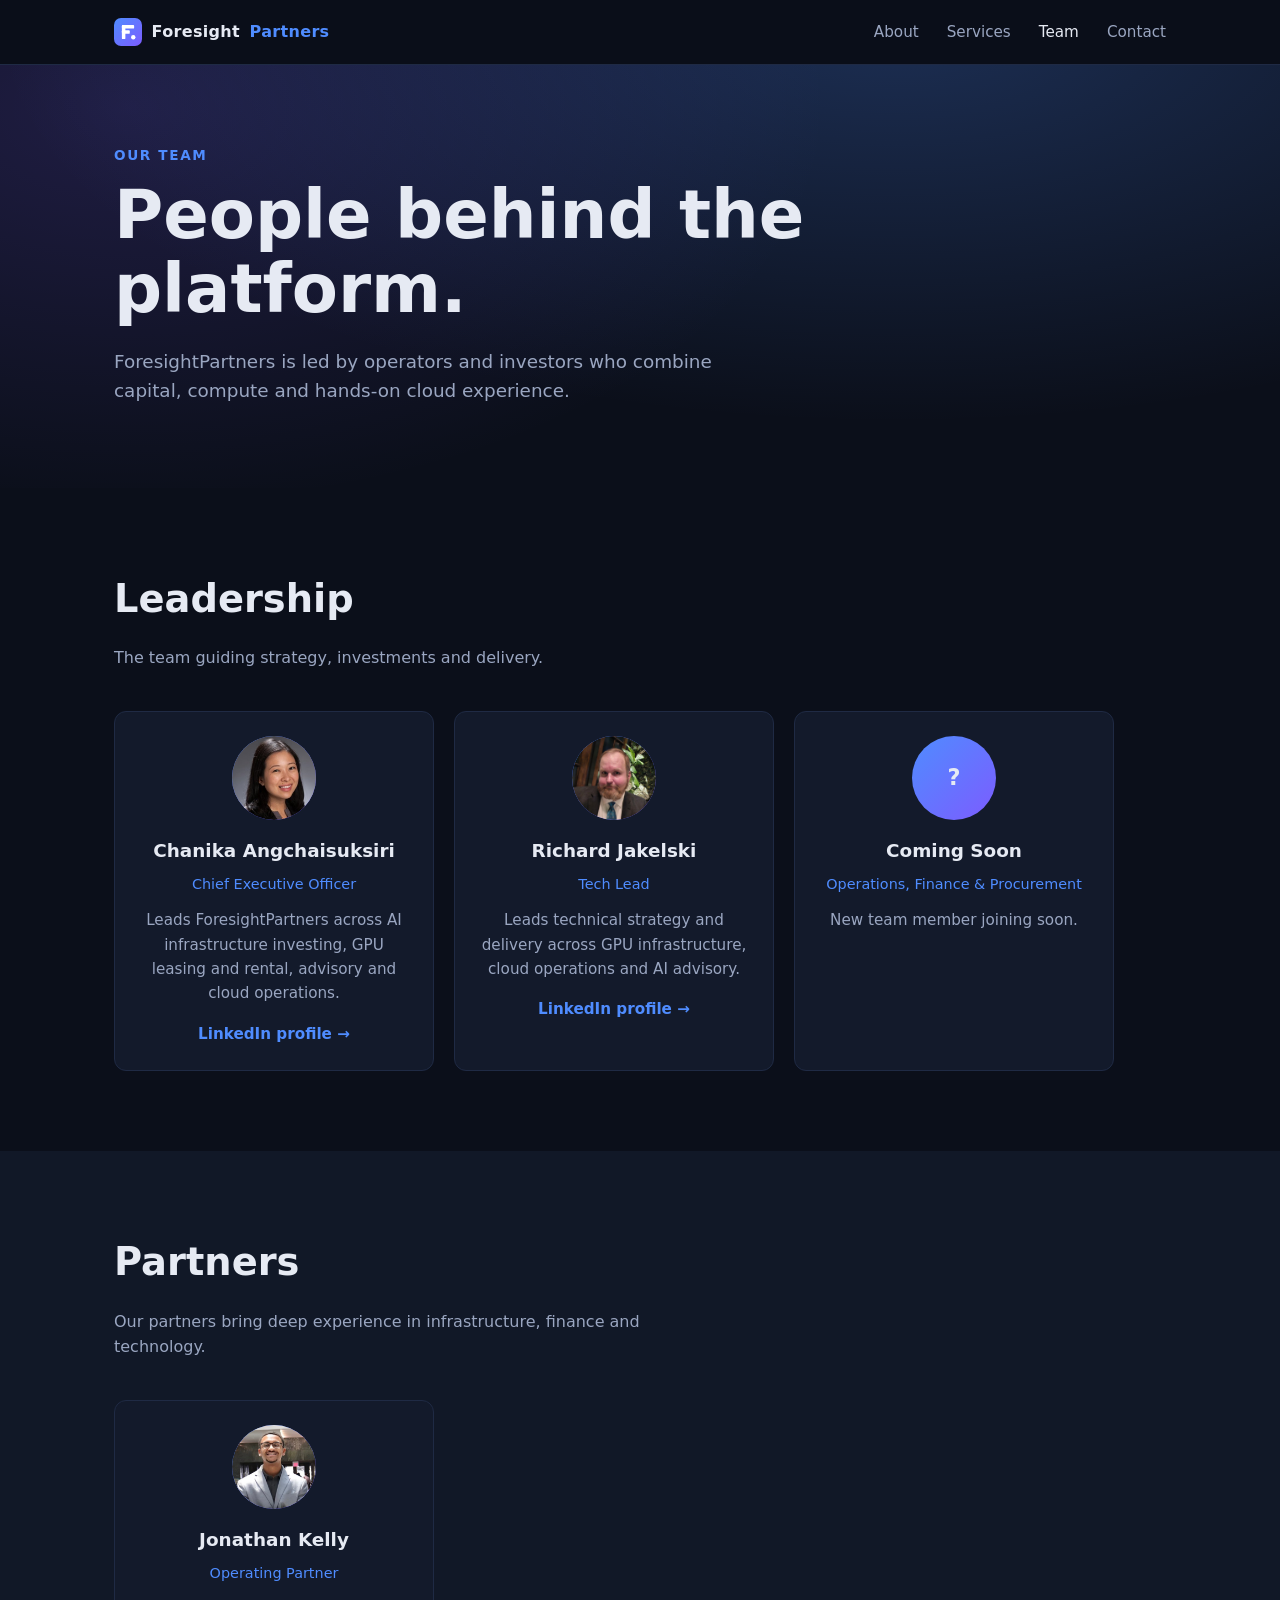
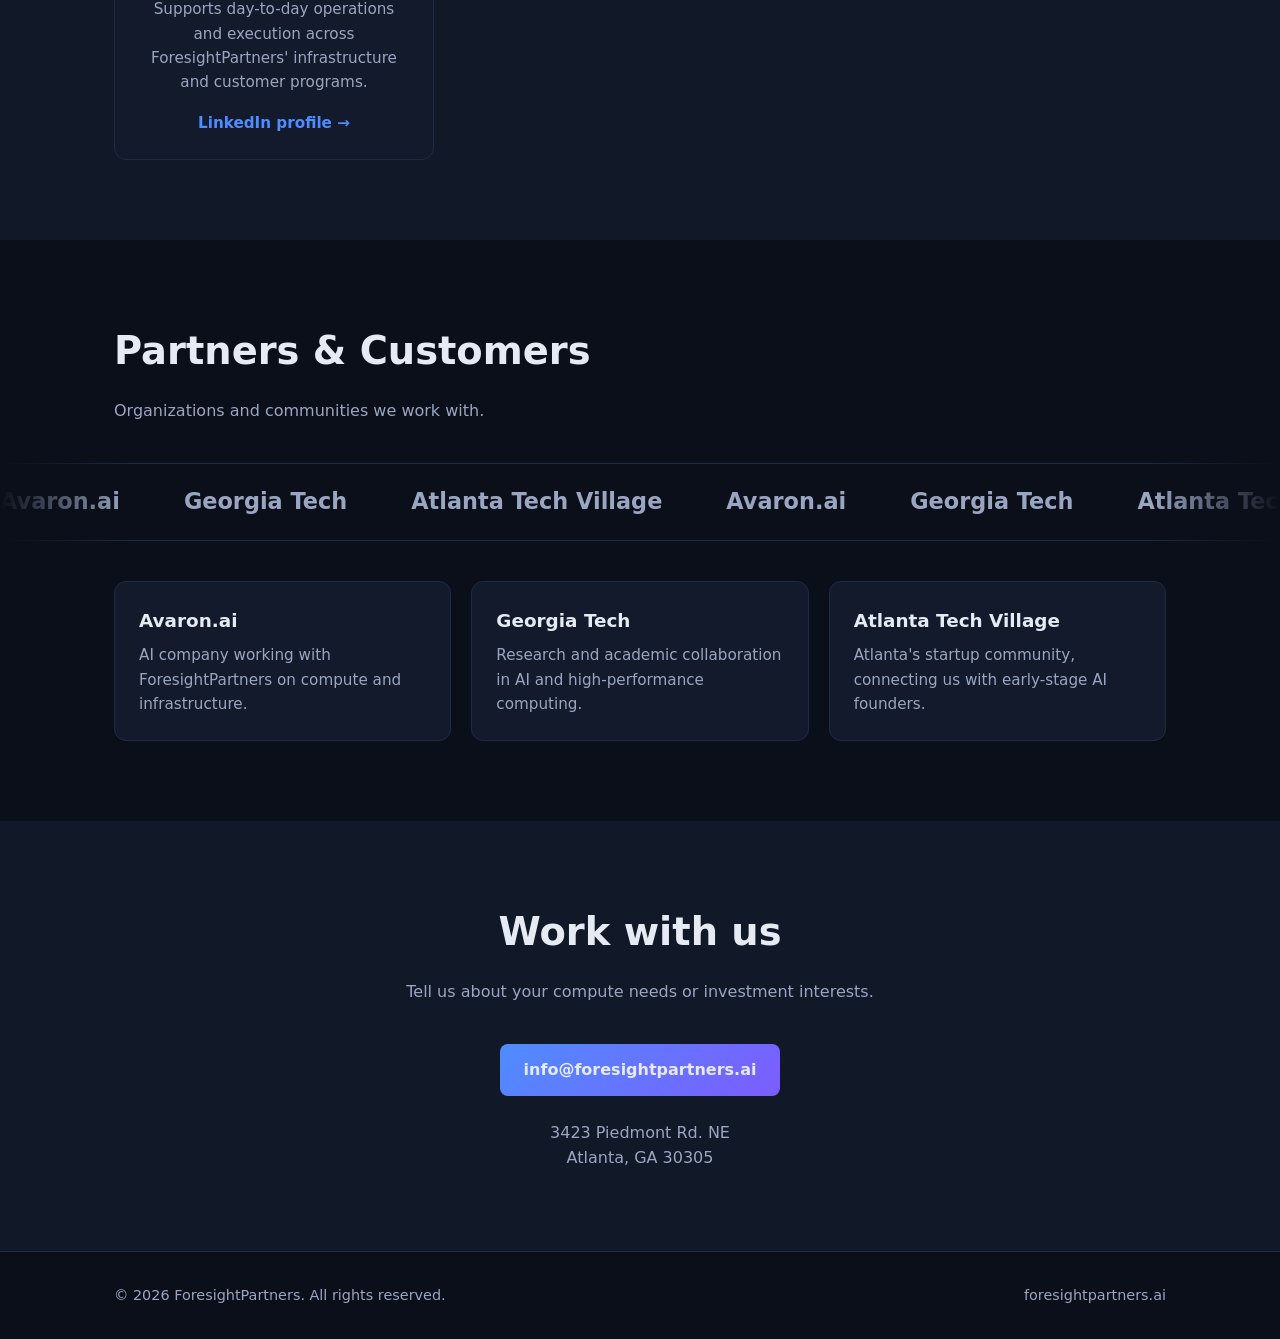
==== commit 4b16e318: "Update company address" ====
--- a/team.html
+++ b/team.html
@@ -110,7 +110,7 @@
       <h2>Work with us</h2>
       <p class="lead">Tell us about your compute needs or investment interests.</p>
       <a class="btn primary" href="mailto:info@foresightpartners.ai">info@foresightpartners.ai</a>
-      <address class="address">905 Curlew Ct<br />Atlanta, GA 30327</address>
+      <address class="address">3423 Piedmont Rd. NE<br />Atlanta, GA 30305</address>
     </div>
   </section>
 
